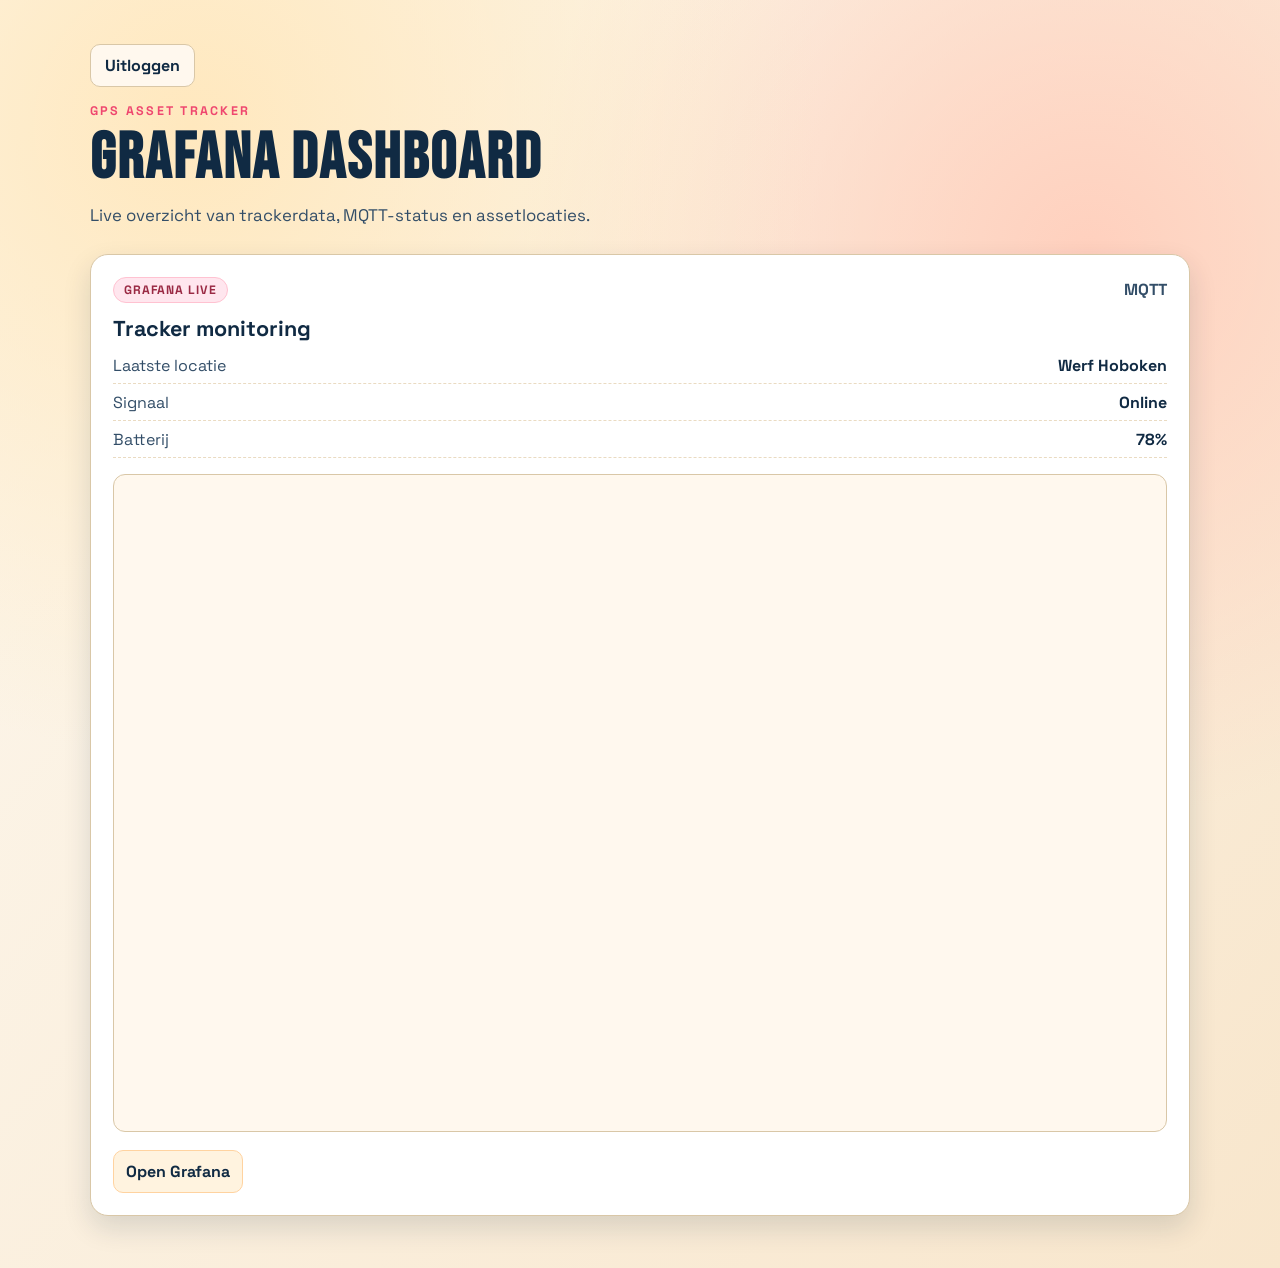
==== Integratie-Project/Website/dashboard.html @ 3f8ade17 "Add Flask login website with Grafana dashboard" ====
<!DOCTYPE html>
<html lang="nl">
<head>
    <meta charset="UTF-8">
    <meta name="viewport" content="width=device-width, initial-scale=1.0">
    <title>GPS Tracker Dashboard</title>
    <link rel="preconnect" href="https://fonts.googleapis.com">
    <link rel="preconnect" href="https://fonts.gstatic.com" crossorigin>
    <link href="https://fonts.googleapis.com/css2?family=Bebas+Neue&family=Space+Grotesk:wght@400;500;600;700&display=swap" rel="stylesheet">
    <link rel="stylesheet" href="styles.css">
</head>
<body>
    <main class="page-shell detail-shell">
        <a class="back-link" href="/logout">Uitloggen</a>

        <section class="hero">
            <p class="eyebrow">GPS Asset Tracker</p>
            <h1>Grafana dashboard</h1>
            <p class="intro">
                Live overzicht van trackerdata, MQTT-status en assetlocaties.
            </p>
        </section>

        <section class="detail-card grafana-preview" aria-label="Grafana dashboard">
            <div class="card-top">
                <span class="chip">Grafana live</span>
                <span class="year">MQTT</span>
            </div>

            <h2>Tracker monitoring</h2>
            <ul class="meta-list">
                <li><span>Laatste locatie</span><strong>Werf Hoboken</strong></li>
                <li><span>Signaal</span><strong>Online</strong></li>
                <li><span>Batterij</span><strong>78%</strong></li>
            </ul>

            <div class="grafana-frame-wrap dashboard-frame">
                <iframe
                    title="Grafana GPS tracker dashboard"
                    src="https://play.grafana.org/d/000000012/grafana-play-home?orgId=1&kiosk"
                    loading="lazy">
                </iframe>
            </div>

            <div class="detail-actions">
                <a href="https://play.grafana.org/" target="_blank" rel="noreferrer">Open Grafana</a>
            </div>
        </section>
    </main>
</body>
</html>
---- Integratie-Project/Website/styles.css ----
/*
Bronvermelding:
- Typografie via Google Fonts (Bebas Neue, Space Grotesk): https://fonts.google.com/
- Kleur- en layoutontwerp is projectspecifiek uitgewerkt voor deze opdracht.
*/

:root {
    --bg-1: #fdf8ef;
    --bg-2: #f8e6cc;
    --ink: #102a43;
    --ink-soft: #334e68;
    --accent: #ef476f;
    --accent-2: #ff9f1c;
    --card: #ffffff;
    --line: #d9c7a7;
    --shadow: 0 12px 28px rgba(16, 42, 67, 0.14);
}

* {
    box-sizing: border-box;
}

body {
    margin: 0;
    color: var(--ink);
    font-family: "Space Grotesk", "Segoe UI", sans-serif;
    background:
        radial-gradient(circle at 15% 10%, #ffe8be 0%, transparent 40%),
        radial-gradient(circle at 85% 20%, #ffd0be 0%, transparent 38%),
        linear-gradient(130deg, var(--bg-1), var(--bg-2));
    min-height: 100vh;
}

.page-shell {
    width: min(1100px, 92vw);
    margin: 0 auto;
    padding: 44px 0 52px;
}

.login-shell {
    min-height: 100vh;
    display: grid;
    align-content: center;
}

.hero {
    margin-bottom: 28px;
    animation: fade-slide 520ms ease-out;
}

.login-hero {
    max-width: 760px;
}

.eyebrow {
    margin: 0;
    color: var(--accent);
    letter-spacing: 0.18em;
    text-transform: uppercase;
    font-size: 0.78rem;
    font-weight: 700;
}

h1 {
    margin: 10px 0 14px;
    font-family: "Bebas Neue", Impact, sans-serif;
    font-size: clamp(2.2rem, 5vw, 4rem);
    letter-spacing: 0.03em;
    line-height: 0.95;
}

.intro {
    margin: 0;
    color: var(--ink-soft);
    max-width: 70ch;
    font-size: 1.05rem;
}

.portal-grid {
    display: grid;
    grid-template-columns: minmax(280px, 390px) 1fr;
    gap: 18px;
    align-items: stretch;
}

.login-card,
.detail-card {
    background: var(--card);
    border: 1px solid var(--line);
    border-radius: 18px;
    box-shadow: var(--shadow);
    animation: fade-slide 550ms ease-out;
}

.login-card {
    padding: 22px 22px 20px;
}

.card-top {
    display: flex;
    justify-content: space-between;
    align-items: center;
    gap: 10px;
    margin-bottom: 14px;
}

.chip {
    background: #ffe6ee;
    color: #9a2a44;
    border: 1px solid #ffc2d1;
    border-radius: 999px;
    padding: 4px 10px;
    font-size: 0.76rem;
    font-weight: 700;
    text-transform: uppercase;
    letter-spacing: 0.08em;
}

.year {
    color: var(--ink-soft);
    font-weight: 700;
}

h2 {
    margin: 0 0 14px;
    font-size: 1.35rem;
    line-height: 1.1;
}

.field {
    display: grid;
    gap: 7px;
    margin-bottom: 13px;
    color: var(--ink-soft);
    font-weight: 700;
}

.field input {
    width: 100%;
    min-height: 46px;
    border: 1px solid var(--line);
    border-radius: 10px;
    padding: 10px 12px;
    color: var(--ink);
    background: #fffaf2;
    font: inherit;
    outline: none;
    transition: border-color 140ms ease, box-shadow 140ms ease;
}

.field input:focus {
    border-color: var(--accent);
    box-shadow: 0 0 0 4px rgba(239, 71, 111, 0.14);
}

.login-options {
    display: flex;
    justify-content: space-between;
    align-items: center;
    gap: 12px;
    margin: 4px 0 16px;
    font-size: 0.93rem;
}

.remember {
    display: inline-flex;
    align-items: center;
    gap: 7px;
    color: var(--ink-soft);
}

.login-options a,
.detail-actions a {
    color: var(--ink);
    font-weight: 700;
    text-decoration: none;
}

.back-link {
    display: inline-block;
    margin-bottom: 16px;
    padding: 10px 14px;
    border: 1px solid var(--line);
    background: #fff8ee;
    color: var(--ink);
    text-decoration: none;
    font-weight: 700;
    border-radius: 10px;
    transition: transform 140ms ease, box-shadow 140ms ease;
}

.detail-link,
.detail-actions a,
.back-link {
    display: inline-block;
    text-decoration: none;
    font-weight: 700;
    border-radius: 10px;
    transition: transform 140ms ease, box-shadow 140ms ease;
}

.detail-link {
    padding: 10px 12px;
    background: var(--accent-2);
    color: #2f1e07;
    border: 0;
    font: inherit;
    cursor: pointer;
}

.login-button {
    width: 100%;
}

.detail-link:hover,
.detail-actions a:hover,
.back-link:hover {
    transform: translateY(-2px);
    box-shadow: 0 8px 18px rgba(16, 42, 67, 0.18);
}

.form-message {
    min-height: 22px;
    margin: 12px 0 0;
    color: var(--accent);
    font-weight: 700;
}

.detail-card {
    padding: 22px;
}

.meta-list {
    list-style: none;
    margin: 0;
    padding: 0;
    display: grid;
    gap: 8px;
}

.meta-list li {
    display: flex;
    justify-content: space-between;
    gap: 10px;
    border-bottom: 1px dashed #eadbc2;
    padding-bottom: 7px;
    color: var(--ink-soft);
}

.meta-list strong {
    color: var(--ink);
}

.grafana-preview {
    min-width: 0;
}

.panel-copy {
    margin: 16px 0 0;
    color: var(--ink-soft);
    line-height: 1.55;
}

.grafana-frame-wrap {
    margin-top: 16px;
    overflow: hidden;
    border: 1px solid var(--line);
    border-radius: 12px;
    background: #fff8ee;
    aspect-ratio: 16 / 9;
}

.grafana-frame-wrap iframe {
    display: block;
    width: 100%;
    height: 100%;
    border: 0;
}

.dashboard-frame {
    aspect-ratio: 16 / 10;
}

.detail-actions {
    margin-top: 18px;
    display: flex;
    flex-wrap: wrap;
    gap: 10px;
}

.detail-actions a {
    padding: 10px 12px;
    border: 1px solid #ffd3a0;
    background: #fff3df;
}

@keyframes fade-slide {
    from {
        opacity: 0;
        transform: translateY(12px);
    }
    to {
        opacity: 1;
        transform: translateY(0);
    }
}

@media (max-width: 820px) {
    .login-shell {
        align-content: start;
    }

    .portal-grid {
        grid-template-columns: 1fr;
    }
}

@media (max-width: 680px) {
    .page-shell {
        padding-top: 28px;
    }

    .detail-card,
    .login-card {
        padding: 18px;
    }

    .meta-list li,
    .login-options {
        flex-direction: column;
        align-items: flex-start;
        gap: 6px;
    }
}
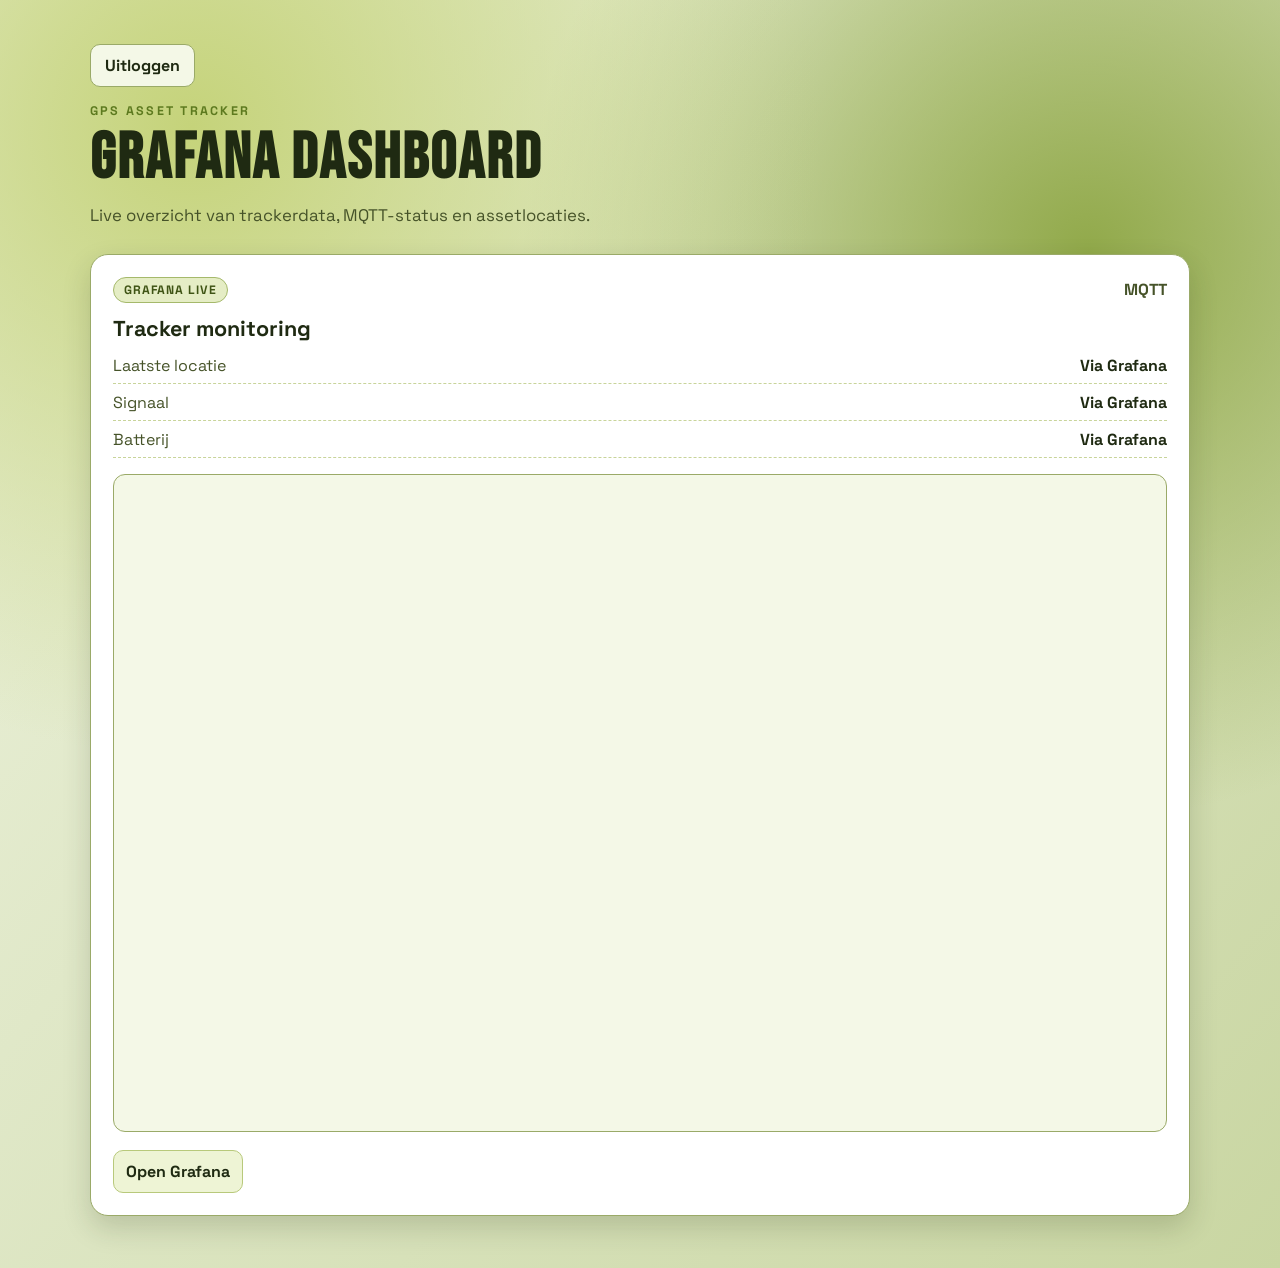
==== commit a97bb2c6: "Remove private data from repository tracking" ====
--- a/Integratie-Project/Website/dashboard.html
+++ b/Integratie-Project/Website/dashboard.html
@@ -29,9 +29,9 @@
 
             <h2>Tracker monitoring</h2>
             <ul class="meta-list">
-                <li><span>Laatste locatie</span><strong>Werf Hoboken</strong></li>
-                <li><span>Signaal</span><strong>Online</strong></li>
-                <li><span>Batterij</span><strong>78%</strong></li>
+                <li><span>Laatste locatie</span><strong>Via Grafana</strong></li>
+                <li><span>Signaal</span><strong>Via Grafana</strong></li>
+                <li><span>Batterij</span><strong>Via Grafana</strong></li>
             </ul>
 
             <div class="grafana-frame-wrap dashboard-frame">
--- a/Integratie-Project/Website/styles.css
+++ b/Integratie-Project/Website/styles.css
@@ -5,15 +5,15 @@
 */
 
 :root {
-    --bg-1: #fdf8ef;
-    --bg-2: #f8e6cc;
-    --ink: #102a43;
-    --ink-soft: #334e68;
-    --accent: #ef476f;
-    --accent-2: #ff9f1c;
+    --bg-1: #eef3df;
+    --bg-2: #c9d6a2;
+    --ink: #1f2a12;
+    --ink-soft: #465329;
+    --accent: #5d7a1f;
+    --accent-2: #7f9f2f;
     --card: #ffffff;
-    --line: #d9c7a7;
-    --shadow: 0 12px 28px rgba(16, 42, 67, 0.14);
+    --line: #9aaa68;
+    --shadow: 0 12px 28px rgba(31, 42, 18, 0.18);
 }
 
 * {
@@ -25,8 +25,8 @@
     color: var(--ink);
     font-family: "Space Grotesk", "Segoe UI", sans-serif;
     background:
-        radial-gradient(circle at 15% 10%, #ffe8be 0%, transparent 40%),
-        radial-gradient(circle at 85% 20%, #ffd0be 0%, transparent 38%),
+        radial-gradient(circle at 15% 10%, #c5d37a 0%, transparent 40%),
+        radial-gradient(circle at 85% 20%, #91a94a 0%, transparent 38%),
         linear-gradient(130deg, var(--bg-1), var(--bg-2));
     min-height: 100vh;
 }
@@ -105,9 +105,9 @@
 }
 
 .chip {
-    background: #ffe6ee;
-    color: #9a2a44;
-    border: 1px solid #ffc2d1;
+    background: #e5edc5;
+    color: #3f5415;
+    border: 1px solid #a5b96b;
     border-radius: 999px;
     padding: 4px 10px;
     font-size: 0.76rem;
@@ -142,7 +142,7 @@
     border-radius: 10px;
     padding: 10px 12px;
     color: var(--ink);
-    background: #fffaf2;
+    background: #fbfdf2;
     font: inherit;
     outline: none;
     transition: border-color 140ms ease, box-shadow 140ms ease;
@@ -150,7 +150,7 @@
 
 .field input:focus {
     border-color: var(--accent);
-    box-shadow: 0 0 0 4px rgba(239, 71, 111, 0.14);
+    box-shadow: 0 0 0 4px rgba(93, 122, 31, 0.18);
 }
 
 .login-options {
@@ -181,7 +181,7 @@
     margin-bottom: 16px;
     padding: 10px 14px;
     border: 1px solid var(--line);
-    background: #fff8ee;
+    background: #f4f8e7;
     color: var(--ink);
     text-decoration: none;
     font-weight: 700;
@@ -202,7 +202,7 @@
 .detail-link {
     padding: 10px 12px;
     background: var(--accent-2);
-    color: #2f1e07;
+    color: #172006;
     border: 0;
     font: inherit;
     cursor: pointer;
@@ -216,7 +216,7 @@
 .detail-actions a:hover,
 .back-link:hover {
     transform: translateY(-2px);
-    box-shadow: 0 8px 18px rgba(16, 42, 67, 0.18);
+    box-shadow: 0 8px 18px rgba(31, 42, 18, 0.22);
 }
 
 .form-message {
@@ -242,7 +242,7 @@
     display: flex;
     justify-content: space-between;
     gap: 10px;
-    border-bottom: 1px dashed #eadbc2;
+    border-bottom: 1px dashed #c8d49a;
     padding-bottom: 7px;
     color: var(--ink-soft);
 }
@@ -266,7 +266,7 @@
     overflow: hidden;
     border: 1px solid var(--line);
     border-radius: 12px;
-    background: #fff8ee;
+    background: #f4f8e7;
     aspect-ratio: 16 / 9;
 }
 
@@ -290,8 +290,8 @@
 
 .detail-actions a {
     padding: 10px 12px;
-    border: 1px solid #ffd3a0;
-    background: #fff3df;
+    border: 1px solid #b8c97b;
+    background: #eef4d5;
 }
 
 @keyframes fade-slide {
